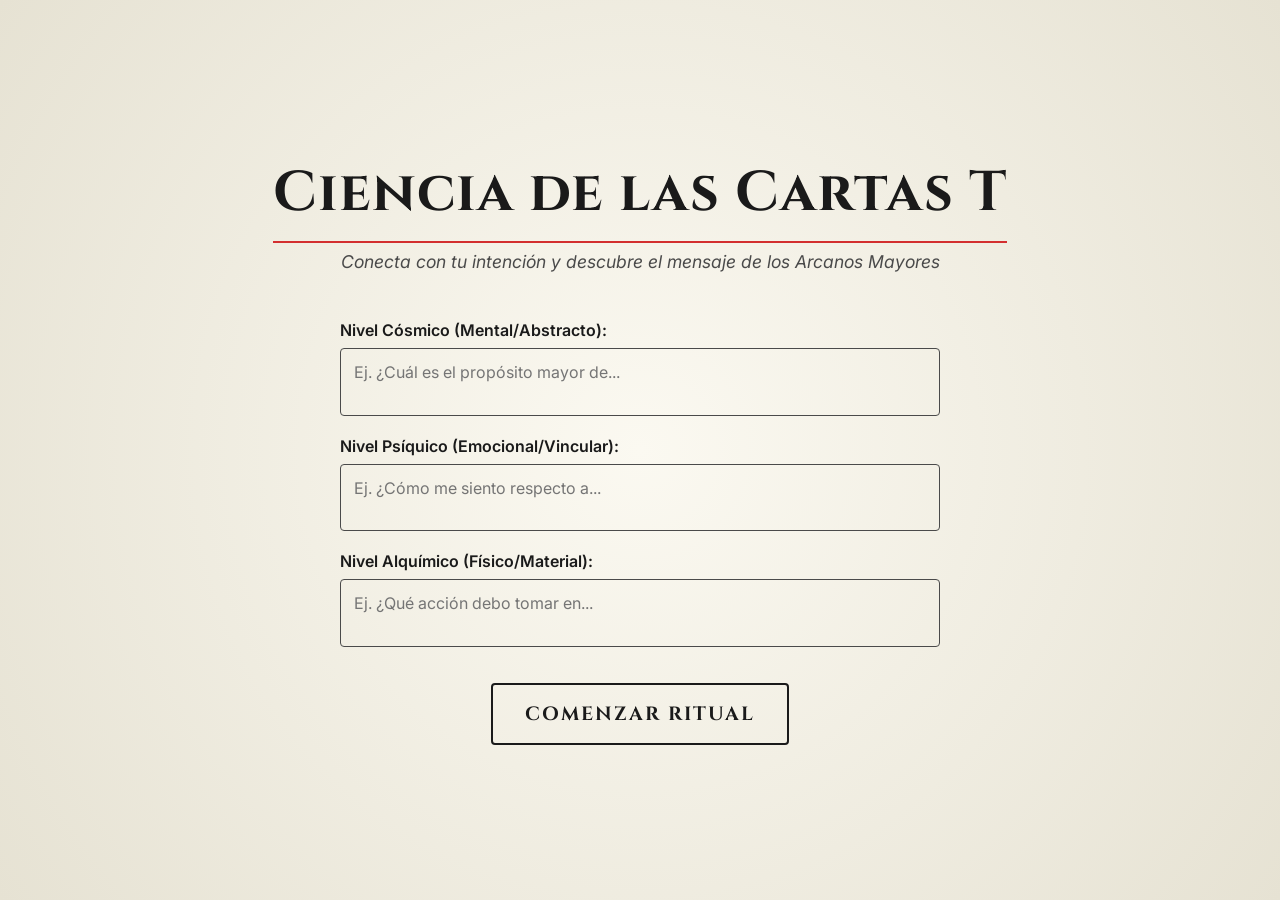
==== index.html @ 0e8cc34d "Primera versión: Ciencia de las Cartas T" ====
<!DOCTYPE html>
<html lang="es">
<head>
    <meta charset="UTF-8">
    <meta name="viewport" content="width=device-width, initial-scale=1.0">
    <title>Ciencia de las Cartas T</title>
    <link rel="stylesheet" href="style.css">
    <link href="https://fonts.googleapis.com/css2?family=Cinzel:wght@400;700&family=Inter:wght@300;400;600&display=swap" rel="stylesheet">
</head>
<body>
    <div id="app">
        <!-- Start Screen -->
        <div id="start-screen" class="screen active">
            <h1>Ciencia de las Cartas T</h1>
            <p class="subtitle">Conecta con tu intención y descubre el mensaje de los Arcanos Mayores</p>
            
            <div class="input-container">
                <p>Nivel Cósmico (Mental/Abstracto):</p>
                <textarea id="intention-cosmic" placeholder="Ej. ¿Cuál es el propósito mayor de..." rows="2"></textarea>
                <p>Nivel Psíquico (Emocional/Vincular):</p>
                <textarea id="intention-psychic" placeholder="Ej. ¿Cómo me siento respecto a..." rows="2"></textarea>
                <p>Nivel Alquímico (Físico/Material):</p>
                <textarea id="intention-alchemical" placeholder="Ej. ¿Qué acción debo tomar en..." rows="2"></textarea>
            </div>
            
            <button id="start-btn" class="btn primary-btn">Comenzar Ritual</button>
        </div>

        <!-- Game Screen -->
        <div id="game-screen" class="screen">
            <div class="game-header">
                <h2 id="current-intention-display">Tu Intención</h2>
                <p id="instruction-text">Siente la vibración térmica y magnética de las cartas. Selecciona la fila que más resuene contigo.</p>
            </div>

            <div class="table-area">
                <div id="row-1" class="card-row" data-row="1"></div>
                <div id="row-2" class="card-row" data-row="2"></div>
            </div>
        </div>

        <!-- Result Screen -->
        <div id="result-screen" class="screen">
            <h2>El Mensaje de las Cartas</h2>
            <div id="final-cards" class="final-cards-container"></div>
            <div id="combined-concept" class="combined-concept"></div>
            <button id="restart-btn" class="btn secondary-btn">Nuevo Ritual</button>
        </div>
    </div>

    <!-- Modals or overlays for specific actions -->
    <div id="overlay" class="overlay hidden"></div>

    <script src="script.js"></script>
</body>
</html>
---- style.css ----
:root {
    --bg-dark: #e6e2d3;
    --bg-mid: #f0ece1;
    --bg-light: #fbf9f1;
    --text-main: #1a1a1a;
    --text-muted: #4a4a4a;
    --accent-red: #d32f2f;
    --accent-blue: #1976d2;
    --card-bg: #fffcf5;
    --card-border: #111111;
    --font-heading: 'Cinzel', serif;
    --font-body: 'Inter', sans-serif;
}

* {
    margin: 0;
    padding: 0;
    box-sizing: border-box;
}

body {
    background: radial-gradient(circle at center, var(--bg-light), var(--bg-dark));
    color: var(--text-main);
    font-family: var(--font-body);
    min-height: 100vh;
    overflow-x: hidden;
    display: flex;
    flex-direction: column;
}

h1, h2, h3 {
    font-family: var(--font-heading);
    color: var(--text-main);
    letter-spacing: 1px;
}

#app {
    flex: 1;
    display: flex;
    justify-content: center;
    align-items: center;
    position: relative;
}

.screen {
    position: absolute;
    top: 0;
    left: 0;
    width: 100%;
    height: 100%;
    display: flex;
    flex-direction: column;
    justify-content: center;
    align-items: center;
    opacity: 0;
    pointer-events: none;
    transition: opacity 0.8s ease-in-out;
    padding: 2rem;
    overflow-y: auto;
}

.screen.active {
    opacity: 1;
    pointer-events: all;
}

/* Start Screen */
#start-screen {
    text-align: center;
}

#start-screen h1 {
    font-size: 3.5rem;
    margin-bottom: 0.5rem;
    border-bottom: 2px solid var(--accent-red);
    display: inline-block;
    padding-bottom: 10px;
}

.subtitle {
    font-size: 1.1rem;
    color: var(--text-muted);
    margin-bottom: 2rem;
    font-style: italic;
}

.input-container {
    width: 100%;
    max-width: 600px;
    margin-bottom: 2rem;
    text-align: left;
}

.input-container p {
    font-weight: 600;
    margin-top: 1rem;
    margin-bottom: 0.5rem;
    color: var(--text-main);
}

textarea {
    width: 100%;
    background: transparent;
    border: 1px solid var(--text-muted);
    border-radius: 4px;
    color: var(--text-main);
    padding: 0.8rem;
    font-family: var(--font-body);
    font-size: 1rem;
    resize: none;
    transition: all 0.3s ease;
}

textarea:focus {
    outline: none;
    border-color: var(--accent-red);
    background: rgba(255,255,255,0.5);
}

.btn {
    padding: 1rem 2rem;
    border: 2px solid var(--text-main);
    border-radius: 4px;
    background: transparent;
    color: var(--text-main);
    font-family: var(--font-heading);
    font-size: 1.2rem;
    font-weight: bold;
    cursor: pointer;
    transition: all 0.3s ease;
    text-transform: uppercase;
    letter-spacing: 2px;
}

.primary-btn:hover {
    background: var(--text-main);
    color: var(--bg-light);
}

.secondary-btn {
    margin-top: 2rem;
}

.secondary-btn:hover {
    background: var(--text-main);
    color: var(--bg-light);
}

/* Game Screen */
.game-header {
    position: absolute;
    top: 5%;
    text-align: center;
    width: 100%;
}

.game-header h2 {
    font-size: 1.8rem;
    margin-bottom: 0.5rem;
}

#instruction-text {
    font-size: 1.1rem;
    color: var(--text-muted);
}

.table-area {
    width: 100%;
    max-width: 1200px;
    display: flex;
    flex-direction: column;
    gap: 3rem;
    margin-top: 8rem;
}

.card-row {
    display: flex;
    justify-content: center;
    flex-wrap: wrap;
    gap: 1.5rem;
    padding: 2rem;
    border-radius: 8px;
    transition: all 0.5s ease;
    cursor: pointer;
}

/* Hover/Feel effect */
.card-row:hover {
    background: rgba(0, 0, 0, 0.03);
    box-shadow: 0 0 20px rgba(0, 0, 0, 0.05);
}

.card-row:hover .card {
    transform: translateY(-8px);
    box-shadow: 0 15px 25px rgba(0,0,0,0.15);
}

.card-row.discarding {
    opacity: 0;
    transform: translateY(50px) scale(0.9);
    pointer-events: none;
}

/* Card Styles */
.card {
    width: 80px;
    height: 140px;
    perspective: 1000px;
    transition: all 0.3s ease;
}

.card-inner {
    width: 100%;
    height: 100%;
    position: relative;
    transition: transform 0.8s cubic-bezier(0.175, 0.885, 0.32, 1.275);
    transform-style: preserve-3d;
}

.card.flipped .card-inner {
    transform: rotateY(180deg);
}

.card-face {
    position: absolute;
    width: 100%;
    height: 100%;
    backface-visibility: hidden;
    background: var(--card-bg);
    border: 2px solid var(--card-border);
    border-radius: 8px;
    box-shadow: 0 4px 10px rgba(0,0,0,0.1);
    overflow: hidden;
}

/* Card Back Design */
.card-back {
    display: flex;
    justify-content: center;
    align-items: center;
}

.card-back-inner {
    width: 85%;
    height: 90%;
    border: 1px solid var(--accent-red);
    border-radius: 6px;
    display: flex;
    justify-content: center;
    align-items: center;
    background: repeating-linear-gradient(45deg, transparent, transparent 5px, rgba(211, 47, 47, 0.05) 5px, rgba(211, 47, 47, 0.05) 10px);
}

.card-back-t {
    font-family: var(--font-heading);
    font-size: 3rem;
    color: var(--card-border);
}

/* Card Front Design */
.card-front {
    transform: rotateY(180deg);
    display: flex;
    flex-direction: column;
    align-items: center;
    padding: 5px;
}

.card-front-inner {
    width: 100%;
    height: 100%;
    border-width: 2px;
    border-style: solid;
    border-radius: 6px;
    position: relative;
    display: flex;
    flex-direction: column;
    align-items: center;
    background: var(--card-bg);
}

/* Card Text Styling */
.card-text-container {
    position: absolute;
    bottom: 30px;
    text-align: center;
    width: 100%;
}
.card-title-text {
    font-family: var(--font-heading);
    font-size: 0.75rem;
    text-transform: uppercase;
}
.card-type-text {
    font-size: 0.5rem;
    color: var(--text-muted);
}
.card-meaning-text {
    display: none; /* Hide meaning on small cards */
}

/* Original Card Layout Elements */
.card-num-circle {
    position: absolute;
    top: 5px;
    left: 5px;
    width: 16px;
    height: 16px;
    border: 1px solid var(--card-border);
    border-radius: 50%;
    display: flex;
    justify-content: center;
    align-items: center;
    font-size: 0.5rem;
    font-weight: bold;
}

.card-symbol-circle {
    position: absolute;
    top: 5px;
    width: 20px;
    height: 20px;
    border: 1px solid var(--card-border);
    border-radius: 50%;
    display: flex;
    justify-content: center;
    align-items: center;
    font-size: 0.6rem;
}

.card-bottom-circle {
    position: absolute;
    bottom: 5px;
    width: 16px;
    height: 16px;
    border: 1px solid var(--card-border);
    border-radius: 50%;
    display: flex;
    justify-content: center;
    align-items: center;
    font-size: 0.5rem;
}

.schematic-human {
    margin-top: 30px;
    width: 2px;
    height: 60px;
    background: var(--card-border);
    position: relative;
}

.human-arms {
    position: absolute;
    top: 20px;
    left: -15px;
    width: 32px;
    height: 2px;
    background: var(--card-border);
}

.human-legs {
    position: absolute;
    bottom: 0;
    left: -10px;
    width: 22px;
    height: 20px;
    border: 2px solid var(--card-border);
    border-top: none;
    border-bottom: none;
}

.chakra {
    position: absolute;
    width: 6px;
    height: 6px;
    background: var(--accent-red);
    border-radius: 50%;
    left: -2px;
}

.chakra-1 { top: -8px; width: 8px; height: 8px; left: -3px; background: var(--card-bg); border: 1px solid var(--card-border); } /* Head */
.chakra-2 { top: 10px; } /* Throat */
.chakra-3 { top: 20px; } /* Heart */
.chakra-4 { top: 35px; } /* Plexus */
.chakra-5 { top: 50px; } /* Root */

/* Result Screen */
.final-cards-container {
    display: flex;
    justify-content: center;
    gap: 3rem;
    margin-top: 2rem;
}

.final-cards-container .card {
    width: 220px;
    height: 380px;
}

.final-cards-container .card-face {
    border-radius: 12px;
    border-width: 3px;
}

.final-cards-container .card-back-inner,
.final-cards-container .card-front-inner {
    border-radius: 8px;
    border-width: 3px;
}

.final-cards-container .card-num-circle {
    top: 15px;
    left: 15px;
    width: 30px;
    height: 30px;
    font-size: 1rem;
}

.final-cards-container .card-symbol-circle {
    top: 15px;
    width: 40px;
    height: 40px;
    font-size: 1.5rem;
}

.final-cards-container .card-bottom-circle {
    bottom: 15px;
    width: 30px;
    height: 30px;
    font-size: 1rem;
}

.final-cards-container .schematic-human {
    margin-top: 80px;
    height: 180px;
    width: 4px;
}

.final-cards-container .human-arms {
    top: 60px;
    left: -40px;
    width: 84px;
    height: 4px;
}

.final-cards-container .human-legs {
    bottom: -30px;
    left: -25px;
    width: 54px;
    height: 60px;
    border-width: 4px;
}

.final-cards-container .chakra {
    width: 14px;
    height: 14px;
    left: -5px;
}

.final-cards-container .chakra-1 { top: -25px; width: 24px; height: 24px; left: -10px; border-width: 2px;}
.final-cards-container .chakra-2 { top: 30px; }
.final-cards-container .chakra-3 { top: 60px; }
.final-cards-container .chakra-4 { top: 110px; }
.final-cards-container .chakra-5 { top: 160px; }

.final-cards-container .card-text-container {
    bottom: 50px;
}

.final-cards-container .card-title-text {
    font-size: 1.5rem;
}

.final-cards-container .card-type-text {
    font-size: 1rem;
}

.final-cards-container .card-meaning-text {
    display: block;
    position: absolute;
    bottom: 120px;
    text-align: center;
    width: 85%;
    font-size: 0.9rem;
    font-style: italic;
    color: var(--text-muted);
    background: rgba(255, 252, 245, 0.8);
    padding: 10px;
    border-radius: 8px;
}

.combined-concept {
    margin-top: 2rem;
    padding: 2rem;
    background: transparent;
    border: 1px solid var(--text-muted);
    border-radius: 4px;
    font-size: 1.1rem;
    max-width: 800px;
    text-align: left;
    color: var(--text-main);
    line-height: 1.6;
    opacity: 0;
    transform: translateY(20px);
    transition: all 1s ease;
}

.combined-concept.visible {
    opacity: 1;
    transform: translateY(0);
}

.combined-concept h3 {
    margin-bottom: 10px;
    color: var(--accent-red);
    font-size: 1.2rem;
}

.combined-concept p {
    margin-bottom: 15px;
}

.combined-concept strong {
    font-family: var(--font-heading);
}

@media (max-width: 768px) {
    #start-screen h1 {
        font-size: 2.5rem;
    }
    
    .card {
        width: 60px;
        height: 105px;
    }
    .card-face {
        border-radius: 6px;
    }
    .card-front-inner, .card-back-inner {
        border-radius: 4px;
    }
    .schematic-human {
        display: none; /* Hide on small cards to keep clean */
    }
    
    .final-cards-container {
        flex-direction: column;
        align-items: center;
    }
}
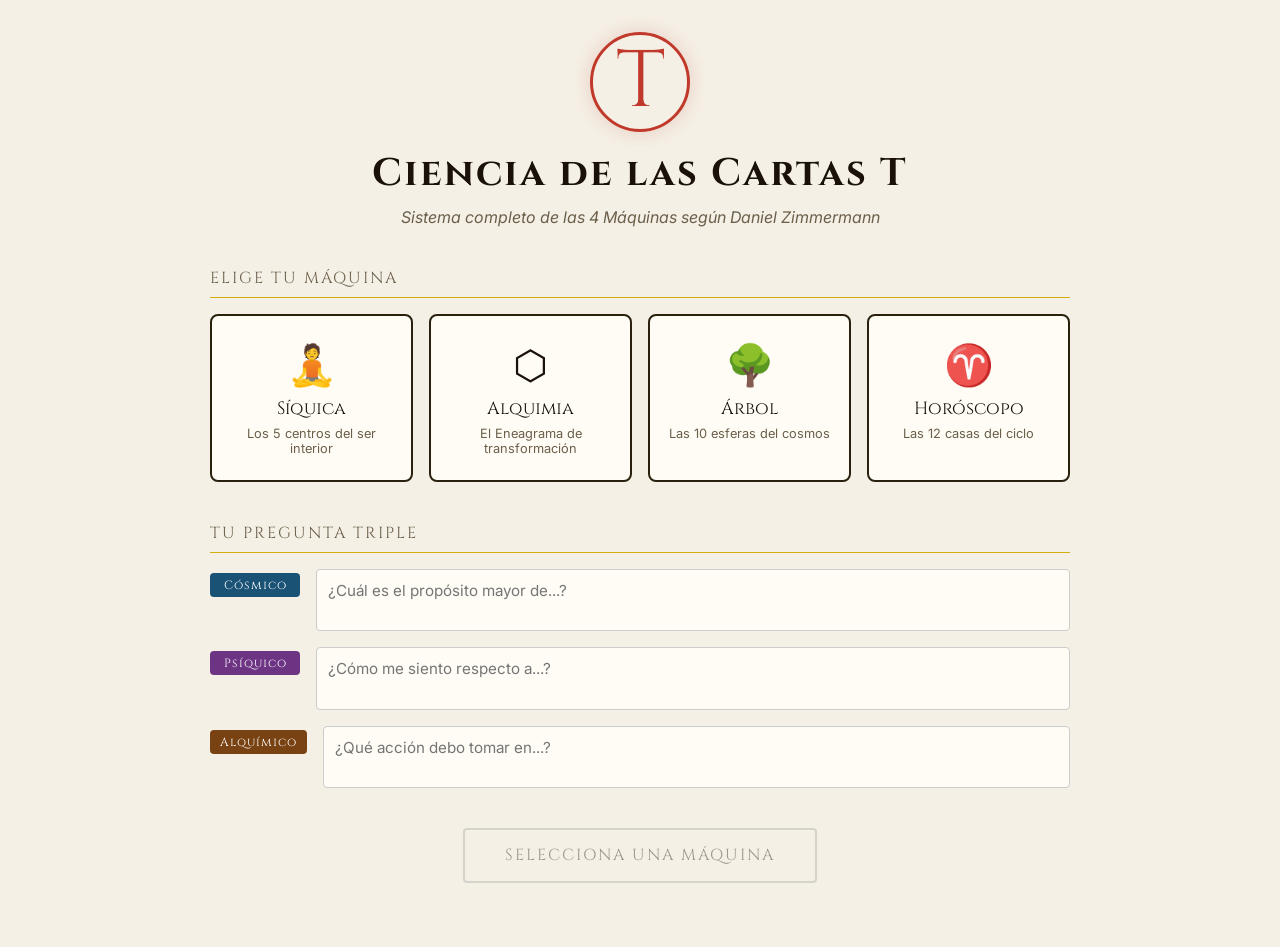
==== commit cef4bda0: "Fase 3: Sistema completo de las 4 Maquinas - Siquica, Alquimia, Arbol, Horoscopo" ====
--- a/index.html
+++ b/index.html
@@ -3,54 +3,100 @@
 <head>
     <meta charset="UTF-8">
     <meta name="viewport" content="width=device-width, initial-scale=1.0">
-    <title>Ciencia de las Cartas T</title>
+    <title>Ciencia de las Cartas T — Máquina T</title>
+    <meta name="description" content="El sistema completo de las Cartas T de Daniel Zimmermann. Cuatro máquinas: Síquica, Alquimia, Árbol y Horóscopo.">
     <link rel="stylesheet" href="style.css">
-    <link href="https://fonts.googleapis.com/css2?family=Cinzel:wght@400;700&family=Inter:wght@300;400;600&display=swap" rel="stylesheet">
+    <link href="https://fonts.googleapis.com/css2?family=Cinzel:wght@400;600;700&family=Inter:wght@300;400;600&display=swap" rel="stylesheet">
 </head>
 <body>
     <div id="app">
-        <!-- Start Screen -->
+
+        <!-- ═══ PANTALLA 1: INICIO ═══ -->
         <div id="start-screen" class="screen active">
-            <h1>Ciencia de las Cartas T</h1>
-            <p class="subtitle">Conecta con tu intención y descubre el mensaje de los Arcanos Mayores</p>
-            
-            <div class="input-container">
-                <p>Nivel Cósmico (Mental/Abstracto):</p>
-                <textarea id="intention-cosmic" placeholder="Ej. ¿Cuál es el propósito mayor de..." rows="2"></textarea>
-                <p>Nivel Psíquico (Emocional/Vincular):</p>
-                <textarea id="intention-psychic" placeholder="Ej. ¿Cómo me siento respecto a..." rows="2"></textarea>
-                <p>Nivel Alquímico (Físico/Material):</p>
-                <textarea id="intention-alchemical" placeholder="Ej. ¿Qué acción debo tomar en..." rows="2"></textarea>
-            </div>
-            
-            <button id="start-btn" class="btn primary-btn">Comenzar Ritual</button>
-        </div>
+            <div class="start-inner">
+                <div class="logo-area">
+                    <div class="logo-t">T</div>
+                    <h1>Ciencia de las Cartas T</h1>
+                    <p class="subtitle">Sistema completo de las 4 Máquinas según Daniel Zimmermann</p>
+                </div>
 
-        <!-- Game Screen -->
-        <div id="game-screen" class="screen">
-            <div class="game-header">
-                <h2 id="current-intention-display">Tu Intención</h2>
-                <p id="instruction-text">Siente la vibración térmica y magnética de las cartas. Selecciona la fila que más resuene contigo.</p>
-            </div>
+                <div class="machine-selector">
+                    <p class="section-label">Elige tu Máquina</p>
+                    <div class="machine-grid">
+                        <div class="machine-card" data-machine="siquica">
+                            <div class="machine-icon">🧘</div>
+                            <div class="machine-name">Síquica</div>
+                            <div class="machine-desc">Los 5 centros del ser interior</div>
+                        </div>
+                        <div class="machine-card" data-machine="alquimia">
+                            <div class="machine-icon">⬡</div>
+                            <div class="machine-name">Alquimia</div>
+                            <div class="machine-desc">El Eneagrama de transformación</div>
+                        </div>
+                        <div class="machine-card" data-machine="arbol">
+                            <div class="machine-icon">🌳</div>
+                            <div class="machine-name">Árbol</div>
+                            <div class="machine-desc">Las 10 esferas del cosmos</div>
+                        </div>
+                        <div class="machine-card" data-machine="horoscopo">
+                            <div class="machine-icon">♈</div>
+                            <div class="machine-name">Horóscopo</div>
+                            <div class="machine-desc">Las 12 casas del ciclo</div>
+                        </div>
+                    </div>
+                </div>
 
-            <div class="table-area">
-                <div id="row-1" class="card-row" data-row="1"></div>
-                <div id="row-2" class="card-row" data-row="2"></div>
+                <div class="intention-area">
+                    <p class="section-label">Tu Pregunta Triple</p>
+                    <div class="triple-inputs">
+                        <div class="input-group">
+                            <span class="input-level cosmic">Cósmico</span>
+                            <textarea id="intention-cosmic" placeholder="¿Cuál es el propósito mayor de...?" rows="2"></textarea>
+                        </div>
+                        <div class="input-group">
+                            <span class="input-level psychic">Psíquico</span>
+                            <textarea id="intention-psychic" placeholder="¿Cómo me siento respecto a...?" rows="2"></textarea>
+                        </div>
+                        <div class="input-group">
+                            <span class="input-level alchemical">Alquímico</span>
+                            <textarea id="intention-alchemical" placeholder="¿Qué acción debo tomar en...?" rows="2"></textarea>
+                        </div>
+                    </div>
+                </div>
+
+                <button id="start-btn" class="btn primary-btn" disabled>Selecciona una Máquina</button>
             </div>
         </div>
 
-        <!-- Result Screen -->
+        <!-- ═══ PANTALLA 2: JUEGO (SELECCIÓN DE FILAS) ═══ -->
+        <div id="game-screen" class="screen">
+            <div class="game-header">
+                <div class="game-machine-badge" id="game-machine-badge"></div>
+                <p id="instruction-text">Siente la vibración magnética. Selecciona la fila que más resuene contigo.</p>
+                <div class="cards-remaining">Cartas restantes: <span id="cards-count">22</span></div>
+            </div>
+            <div class="table-area">
+                <div id="row-1" class="card-row" data-row="1">
+                    <div class="row-label">FILA A — Haz clic para elegir</div>
+                </div>
+                <div id="row-2" class="card-row" data-row="2">
+                    <div class="row-label">FILA B — Haz clic para elegir</div>
+                </div>
+            </div>
+        </div>
+
+        <!-- ═══ PANTALLA 3: RESULTADO POR MÁQUINA ═══ -->
         <div id="result-screen" class="screen">
-            <h2>El Mensaje de las Cartas</h2>
-            <div id="final-cards" class="final-cards-container"></div>
+            <div class="result-header">
+                <h2 id="result-title">Lectura de la Máquina</h2>
+                <p id="result-subtitle"></p>
+            </div>
+            <div id="machine-layout" class="machine-layout"></div>
             <div id="combined-concept" class="combined-concept"></div>
             <button id="restart-btn" class="btn secondary-btn">Nuevo Ritual</button>
         </div>
+
     </div>
-
-    <!-- Modals or overlays for specific actions -->
-    <div id="overlay" class="overlay hidden"></div>
-
     <script src="script.js"></script>
 </body>
 </html>
--- a/style.css
+++ b/style.css
@@ -1,550 +1,501 @@
 :root {
-    --bg-dark: #e6e2d3;
-    --bg-mid: #f0ece1;
-    --bg-light: #fbf9f1;
-    --text-main: #1a1a1a;
-    --text-muted: #4a4a4a;
-    --accent-red: #d32f2f;
-    --accent-blue: #1976d2;
-    --card-bg: #fffcf5;
-    --card-border: #111111;
-    --font-heading: 'Cinzel', serif;
-    --font-body: 'Inter', sans-serif;
-}
-
-* {
-    margin: 0;
-    padding: 0;
-    box-sizing: border-box;
-}
+    --bg: #f5f0e6;
+    --bg-card: #fffcf5;
+    --bg-dark: #1a1208;
+    --text: #1a1208;
+    --text-muted: #6b5f4a;
+    --border: #2a200e;
+    --accent-red: #c0392b;
+    --accent-blue: #1a5276;
+    --accent-gold: #d4ac0d;
+    --accent-orange: #e67e22;
+    --font-h: 'Cinzel', serif;
+    --font-b: 'Inter', sans-serif;
+    --shadow: 0 4px 16px rgba(0,0,0,0.14);
+}
+
+* { margin: 0; padding: 0; box-sizing: border-box; }
 
 body {
-    background: radial-gradient(circle at center, var(--bg-light), var(--bg-dark));
-    color: var(--text-main);
-    font-family: var(--font-body);
+    background: var(--bg);
+    color: var(--text);
+    font-family: var(--font-b);
     min-height: 100vh;
-    overflow-x: hidden;
-    display: flex;
-    flex-direction: column;
-}
-
-h1, h2, h3 {
-    font-family: var(--font-heading);
-    color: var(--text-main);
-    letter-spacing: 1px;
-}
+    display: flex;
+    flex-direction: column;
+}
+
+h1, h2, h3 { font-family: var(--font-h); }
 
 #app {
     flex: 1;
     display: flex;
     justify-content: center;
-    align-items: center;
-    position: relative;
+    align-items: flex-start;
+    position: relative;
+    min-height: 100vh;
 }
 
 .screen {
     position: absolute;
-    top: 0;
-    left: 0;
-    width: 100%;
-    height: 100%;
-    display: flex;
-    flex-direction: column;
-    justify-content: center;
+    top: 0; left: 0;
+    width: 100%; min-height: 100%;
+    display: flex;
+    flex-direction: column;
     align-items: center;
     opacity: 0;
     pointer-events: none;
-    transition: opacity 0.8s ease-in-out;
-    padding: 2rem;
+    transition: opacity 0.7s ease;
+    padding: 2rem 1rem 4rem;
     overflow-y: auto;
 }
-
-.screen.active {
-    opacity: 1;
-    pointer-events: all;
-}
-
-/* Start Screen */
-#start-screen {
+.screen.active { opacity: 1; pointer-events: all; }
+
+/* ══════════════════════ START SCREEN ══════════════════════ */
+.start-inner {
+    width: 100%;
+    max-width: 860px;
+    display: flex;
+    flex-direction: column;
+    gap: 2.5rem;
+}
+
+.logo-area { text-align: center; }
+.logo-t {
+    font-family: var(--font-h);
+    font-size: 5rem;
+    color: var(--accent-red);
+    border: 3px solid var(--accent-red);
+    border-radius: 50%;
+    width: 100px; height: 100px;
+    display: inline-flex;
+    align-items: center;
+    justify-content: center;
+    margin-bottom: 1rem;
+    box-shadow: 0 0 20px rgba(192, 57, 43, 0.2);
+}
+.logo-area h1 { font-size: 2.4rem; letter-spacing: 2px; }
+.subtitle { color: var(--text-muted); font-style: italic; margin-top: 0.5rem; }
+
+.section-label {
+    font-family: var(--font-h);
+    font-size: 1rem;
+    letter-spacing: 2px;
+    text-transform: uppercase;
+    color: var(--text-muted);
+    margin-bottom: 1rem;
+    border-bottom: 1px solid var(--accent-gold);
+    padding-bottom: 0.5rem;
+}
+
+/* Machine Grid */
+.machine-grid {
+    display: grid;
+    grid-template-columns: repeat(4, 1fr);
+    gap: 1rem;
+}
+
+.machine-card {
+    border: 2px solid var(--border);
+    border-radius: 8px;
+    padding: 1.5rem 1rem;
     text-align: center;
-}
-
-#start-screen h1 {
-    font-size: 3.5rem;
-    margin-bottom: 0.5rem;
-    border-bottom: 2px solid var(--accent-red);
-    display: inline-block;
-    padding-bottom: 10px;
-}
-
-.subtitle {
-    font-size: 1.1rem;
-    color: var(--text-muted);
-    margin-bottom: 2rem;
-    font-style: italic;
-}
-
-.input-container {
-    width: 100%;
-    max-width: 600px;
-    margin-bottom: 2rem;
-    text-align: left;
-}
-
-.input-container p {
-    font-weight: 600;
-    margin-top: 1rem;
-    margin-bottom: 0.5rem;
-    color: var(--text-main);
-}
+    cursor: pointer;
+    transition: all 0.3s ease;
+    background: var(--bg-card);
+}
+.machine-card:hover {
+    border-color: var(--accent-gold);
+    background: #fff9ec;
+    transform: translateY(-4px);
+    box-shadow: var(--shadow);
+}
+.machine-card.selected {
+    border-color: var(--accent-red);
+    background: #fff3f0;
+    box-shadow: 0 0 0 3px rgba(192,57,43,0.2);
+}
+.machine-icon { font-size: 2.5rem; margin-bottom: 0.5rem; }
+.machine-name { font-family: var(--font-h); font-size: 1.1rem; }
+.machine-desc { font-size: 0.8rem; color: var(--text-muted); margin-top: 0.3rem; }
+
+/* Triple Inputs */
+.triple-inputs { display: flex; flex-direction: column; gap: 1rem; }
+.input-group { display: flex; align-items: flex-start; gap: 1rem; }
+.input-level {
+    font-family: var(--font-h);
+    font-size: 0.75rem;
+    letter-spacing: 1px;
+    padding: 4px 10px;
+    border-radius: 4px;
+    white-space: nowrap;
+    margin-top: 4px;
+    min-width: 90px;
+    text-align: center;
+}
+.cosmic { background: #1a5276; color: white; }
+.psychic { background: #6c3483; color: white; }
+.alchemical { background: #784212; color: white; }
 
 textarea {
-    width: 100%;
-    background: transparent;
-    border: 1px solid var(--text-muted);
+    flex: 1;
+    background: var(--bg-card);
+    border: 1px solid #ccc;
     border-radius: 4px;
-    color: var(--text-main);
-    padding: 0.8rem;
-    font-family: var(--font-body);
-    font-size: 1rem;
+    color: var(--text);
+    padding: 0.7rem;
+    font-family: var(--font-b);
+    font-size: 0.95rem;
     resize: none;
-    transition: all 0.3s ease;
-}
-
-textarea:focus {
-    outline: none;
-    border-color: var(--accent-red);
-    background: rgba(255,255,255,0.5);
-}
-
+    transition: border-color 0.2s;
+}
+textarea:focus { outline: none; border-color: var(--accent-gold); }
+
+/* Buttons */
 .btn {
-    padding: 1rem 2rem;
-    border: 2px solid var(--text-main);
+    padding: 0.9rem 2.5rem;
+    border: 2px solid var(--border);
     border-radius: 4px;
     background: transparent;
-    color: var(--text-main);
-    font-family: var(--font-heading);
-    font-size: 1.2rem;
-    font-weight: bold;
+    color: var(--text);
+    font-family: var(--font-h);
+    font-size: 1rem;
     cursor: pointer;
-    transition: all 0.3s ease;
+    transition: all 0.3s;
+    letter-spacing: 2px;
     text-transform: uppercase;
+    align-self: center;
+}
+.primary-btn:not(:disabled):hover { background: var(--border); color: var(--bg); }
+.primary-btn:disabled { opacity: 0.4; cursor: not-allowed; border-color: #aaa; }
+.secondary-btn:hover { background: var(--border); color: var(--bg); }
+
+/* ══════════════════════ GAME SCREEN ══════════════════════ */
+.game-header {
+    width: 100%;
+    max-width: 1200px;
+    text-align: center;
+    margin-bottom: 2rem;
+}
+.game-machine-badge {
+    display: inline-block;
+    font-family: var(--font-h);
+    font-size: 1.3rem;
+    border: 2px solid var(--accent-red);
+    border-radius: 4px;
+    padding: 0.4rem 1.5rem;
+    color: var(--accent-red);
     letter-spacing: 2px;
-}
-
-.primary-btn:hover {
-    background: var(--text-main);
-    color: var(--bg-light);
-}
-
-.secondary-btn {
-    margin-top: 2rem;
-}
-
-.secondary-btn:hover {
-    background: var(--text-main);
-    color: var(--bg-light);
-}
-
-/* Game Screen */
-.game-header {
-    position: absolute;
-    top: 5%;
-    text-align: center;
-    width: 100%;
-}
-
-.game-header h2 {
-    font-size: 1.8rem;
-    margin-bottom: 0.5rem;
-}
-
-#instruction-text {
-    font-size: 1.1rem;
-    color: var(--text-muted);
-}
+    margin-bottom: 0.8rem;
+}
+#instruction-text { color: var(--text-muted); margin-bottom: 0.4rem; }
+.cards-remaining { font-size: 0.85rem; color: var(--text-muted); }
 
 .table-area {
     width: 100%;
     max-width: 1200px;
     display: flex;
     flex-direction: column;
-    gap: 3rem;
-    margin-top: 8rem;
+    gap: 2rem;
 }
 
 .card-row {
     display: flex;
+    flex-wrap: wrap;
     justify-content: center;
-    flex-wrap: wrap;
-    gap: 1.5rem;
-    padding: 2rem;
+    gap: 0.8rem;
+    padding: 1.5rem 2rem;
+    border: 1px dashed #bbb;
     border-radius: 8px;
-    transition: all 0.5s ease;
     cursor: pointer;
-}
-
-/* Hover/Feel effect */
+    transition: all 0.4s ease;
+    position: relative;
+}
+.row-label {
+    position: absolute;
+    top: -14px;
+    background: var(--bg);
+    padding: 0 12px;
+    font-size: 0.75rem;
+    letter-spacing: 1px;
+    color: var(--text-muted);
+    font-family: var(--font-h);
+    pointer-events: none;
+}
 .card-row:hover {
-    background: rgba(0, 0, 0, 0.03);
-    box-shadow: 0 0 20px rgba(0, 0, 0, 0.05);
-}
-
-.card-row:hover .card {
-    transform: translateY(-8px);
-    box-shadow: 0 15px 25px rgba(0,0,0,0.15);
-}
-
-.card-row.discarding {
-    opacity: 0;
-    transform: translateY(50px) scale(0.9);
-    pointer-events: none;
-}
-
-/* Card Styles */
+    border-color: var(--accent-gold);
+    background: rgba(212, 172, 13, 0.04);
+}
+.card-row:hover .card { transform: translateY(-6px); box-shadow: 0 12px 24px rgba(0,0,0,0.15); }
+.card-row.discarding { opacity: 0; transform: translateY(40px) scale(0.92); pointer-events: none; }
+
+/* ══════════════════════ CARD ══════════════════════ */
 .card {
-    width: 80px;
+    width: 72px;
+    height: 110px;
+    perspective: 1000px;
+    transition: all 0.3s ease;
+    flex-shrink: 0;
+}
+.card-inner {
+    width: 100%; height: 100%;
+    position: relative;
+    transition: transform 0.8s cubic-bezier(0.175, 0.885, 0.32, 1.275);
+    transform-style: preserve-3d;
+}
+.card.flipped .card-inner { transform: rotateY(180deg); }
+.card-face {
+    position: absolute;
+    width: 100%; height: 100%;
+    backface-visibility: hidden;
+    border-radius: 6px;
+    border: 2px solid var(--border);
+    background: var(--bg-card);
+    box-shadow: 0 3px 8px rgba(0,0,0,0.1);
+    overflow: hidden;
+}
+
+/* Card Back */
+.card-back {
+    display: flex; align-items: center; justify-content: center;
+    background: linear-gradient(135deg, var(--bg-card) 60%, #f0e8d0);
+}
+.card-back-pattern {
+    width: 82%; height: 88%;
+    border: 1.5px solid var(--accent-orange);
+    border-radius: 4px;
+    display: flex; align-items: center; justify-content: center;
+    background: repeating-linear-gradient(
+        45deg, transparent, transparent 4px,
+        rgba(230,126,34,0.06) 4px, rgba(230,126,34,0.06) 8px
+    );
+}
+.card-back-t { font-family: var(--font-h); font-size: 1.8rem; color: var(--border); opacity: 0.6; }
+
+/* Card Front (small) */
+.card-front {
+    transform: rotateY(180deg);
+    display: flex;
+    flex-direction: column;
+    padding: 4px;
+}
+.cf-inner {
+    width: 100%; height: 100%;
+    border-radius: 3px;
+    border-width: 2px;
+    border-style: solid;
+    display: flex;
+    flex-direction: column;
+    align-items: center;
+    position: relative;
+    background: var(--bg-card);
+    overflow: hidden;
+}
+.cf-num { font-size: 0.6rem; font-weight: 700; position: absolute; top: 3px; left: 4px; }
+.cf-symbol { position: absolute; top: 3px; right: 4px; font-size: 0.8rem; }
+.cf-human {
+    margin-top: 18px;
+    position: relative;
+    display: flex;
+    flex-direction: column;
+    align-items: center;
+    flex: 1;
+}
+.cf-head {
+    width: 12px; height: 12px;
+    border-radius: 50%;
+    border: 1.5px solid var(--border);
+    margin-bottom: 2px;
+}
+.cf-body { width: 2px; height: 32px; background: var(--border); position: relative; }
+.cf-arms {
+    position: absolute; top: 8px;
+    width: 28px; height: 2px;
+    background: var(--border);
+    left: 50%; transform: translateX(-50%);
+}
+.cf-legs {
+    width: 18px; height: 16px;
+    border-left: 2px solid var(--border);
+    border-right: 2px solid var(--border);
+    border-bottom: none;
+}
+.cf-chakra {
+    width: 5px; height: 5px;
+    border-radius: 50%;
+    background: var(--accent-red);
+    position: absolute;
+    left: 50%; transform: translateX(-50%);
+}
+.cf-chakra.c1 { top: 0px; }
+.cf-chakra.c2 { top: 8px; }
+.cf-chakra.c3 { top: 18px; }
+.cf-chakra.c4 { top: 26px; }
+.cf-title { font-family: var(--font-h); font-size: 0.45rem; text-align: center; position: absolute; bottom: 3px; width: 100%; line-height: 1.1; }
+.cf-bottom-num { font-size: 0.5rem; font-weight: 700; position: absolute; bottom: 3px; right: 4px; }
+
+/* ══════════════════════ RESULT SCREEN ══════════════════════ */
+.result-header { text-align: center; margin-bottom: 2rem; }
+.result-header h2 { font-size: 2.2rem; color: var(--accent-red); }
+.result-header p { color: var(--text-muted); margin-top: 0.4rem; }
+
+.machine-layout {
+    width: 100%;
+    max-width: 1100px;
+    margin: 0 auto 2rem;
+}
+
+/* ── Síquica ── */
+.layout-siquica {
+    display: flex;
+    flex-direction: column;
+    align-items: center;
+    gap: 0.5rem;
+    position: relative;
+}
+.siquica-row {
+    display: flex;
+    align-items: center;
+    gap: 1rem;
+}
+.siquica-label {
+    font-family: var(--font-h);
+    font-size: 0.85rem;
+    color: var(--accent-blue);
+    width: 180px;
+    text-align: right;
+    letter-spacing: 1px;
+}
+.siquica-label.right { text-align: left; }
+.siquica-spine {
+    width: 4px;
+    background: linear-gradient(to bottom, var(--accent-red), var(--accent-blue));
+    border-radius: 2px;
+    position: absolute;
+    left: 50%; transform: translateX(-50%);
+    top: 40px; bottom: 40px;
+}
+
+/* ── Horóscopo ── */
+.layout-horoscopo {
+    position: relative;
+    width: 600px;
+    height: 600px;
+    margin: 0 auto;
+}
+.horoscopo-center-label {
+    position: absolute;
+    top: 50%; left: 50%;
+    transform: translate(-50%, -50%);
+    font-family: var(--font-h);
+    font-size: 1.2rem;
+    color: var(--accent-red);
+    text-align: center;
+}
+
+/* ── Árbol ── */
+.layout-arbol {
+    position: relative;
+    width: 500px;
+    height: 720px;
+    margin: 0 auto;
+}
+.arbol-pillar-label {
+    font-family: var(--font-h);
+    font-size: 0.75rem;
+    color: var(--text-muted);
+    position: absolute;
+    top: -30px;
+    letter-spacing: 1px;
+}
+
+/* ── Alquimia / Eneagrama ── */
+.layout-alquimia {
+    position: relative;
+    width: 560px;
+    height: 560px;
+    margin: 0 auto;
+}
+.enea-title {
+    text-align: center;
+    font-family: var(--font-h);
+    font-size: 0.9rem;
+    color: var(--text-muted);
+    margin-bottom: 0.5rem;
+}
+
+/* Result Card (large) */
+.result-card {
+    position: absolute;
+    width: 90px;
     height: 140px;
     perspective: 1000px;
-    transition: all 0.3s ease;
-}
-
-.card-inner {
+}
+.result-card .card-inner { transition: transform 0.8s cubic-bezier(0.175, 0.885, 0.32, 1.275); }
+.result-card.flipped .card-inner { transform: rotateY(180deg); }
+.result-card .card-face { border-radius: 6px; border: 2px solid var(--border); background: var(--bg-card); overflow: hidden; box-shadow: var(--shadow); }
+.result-card .card-back { display: flex; align-items: center; justify-content: center; }
+.result-card .card-back-pattern { width: 82%; height: 86%; border: 1.5px solid var(--accent-orange); border-radius: 4px; display: flex; align-items: center; justify-content: center; }
+.result-card .card-back-t { font-family: var(--font-h); font-size: 2.2rem; color: var(--border); opacity: 0.6; }
+.result-card .card-front { transform: rotateY(180deg); display: flex; flex-direction: column; padding: 4px; }
+.result-card .cf-inner { border-width: 2px; border-style: solid; border-radius: 3px; width: 100%; height: 100%; display: flex; flex-direction: column; align-items: center; position: relative; background: var(--bg-card); overflow: hidden; }
+.result-card .cf-num { font-size: 0.7rem; font-weight: 700; position: absolute; top: 3px; left: 4px; }
+.result-card .cf-symbol { position: absolute; top: 2px; right: 4px; font-size: 1rem; }
+.result-card .cf-head { width: 14px; height: 14px; border-radius: 50%; border: 1.5px solid var(--border); margin-bottom: 2px; }
+.result-card .cf-body { width: 2.5px; height: 38px; background: var(--border); position: relative; }
+.result-card .cf-arms { position: absolute; top: 10px; width: 34px; height: 2.5px; background: var(--border); left: 50%; transform: translateX(-50%); }
+.result-card .cf-legs { width: 22px; height: 18px; border-left: 2.5px solid var(--border); border-right: 2.5px solid var(--border); border-bottom: none; }
+.result-card .cf-chakra { width: 6px; height: 6px; border-radius: 50%; background: var(--accent-red); position: absolute; left: 50%; transform: translateX(-50%); }
+.result-card .cf-chakra.c1 { top: 0px; }
+.result-card .cf-chakra.c2 { top: 10px; }
+.result-card .cf-chakra.c3 { top: 22px; }
+.result-card .cf-chakra.c4 { top: 32px; }
+.result-card .cf-human { margin-top: 22px; position: relative; display: flex; flex-direction: column; align-items: center; flex: 1; }
+.result-card .cf-title { font-family: var(--font-h); font-size: 0.52rem; text-align: center; position: absolute; bottom: 18px; width: 100%; line-height: 1.1; padding: 0 2px; }
+.result-card .cf-type { font-size: 0.42rem; color: var(--text-muted); position: absolute; bottom: 10px; width: 100%; text-align: center; }
+.result-card .cf-meaning { font-size: 0.38rem; color: var(--text-muted); position: absolute; bottom: 3px; width: 90%; text-align: center; line-height: 1.1; font-style: italic; }
+
+/* Position label under result card */
+.card-pos-label {
+    position: absolute;
+    bottom: -22px;
     width: 100%;
-    height: 100%;
-    position: relative;
-    transition: transform 0.8s cubic-bezier(0.175, 0.885, 0.32, 1.275);
-    transform-style: preserve-3d;
-}
-
-.card.flipped .card-inner {
-    transform: rotateY(180deg);
-}
-
-.card-face {
-    position: absolute;
+    text-align: center;
+    font-size: 0.65rem;
+    font-family: var(--font-h);
+    color: var(--text-muted);
+    letter-spacing: 0.5px;
+    white-space: nowrap;
+}
+
+/* SVG Connectors */
+.layout-svg {
+    position: absolute;
+    top: 0; left: 0;
+    width: 100%; height: 100%;
+    pointer-events: none;
+}
+
+/* Combined Concept */
+.combined-concept {
     width: 100%;
-    height: 100%;
-    backface-visibility: hidden;
-    background: var(--card-bg);
-    border: 2px solid var(--card-border);
-    border-radius: 8px;
-    box-shadow: 0 4px 10px rgba(0,0,0,0.1);
-    overflow: hidden;
-}
-
-/* Card Back Design */
-.card-back {
-    display: flex;
-    justify-content: center;
-    align-items: center;
-}
-
-.card-back-inner {
-    width: 85%;
-    height: 90%;
-    border: 1px solid var(--accent-red);
+    max-width: 800px;
+    padding: 2rem;
+    border: 1px solid var(--accent-gold);
     border-radius: 6px;
-    display: flex;
-    justify-content: center;
-    align-items: center;
-    background: repeating-linear-gradient(45deg, transparent, transparent 5px, rgba(211, 47, 47, 0.05) 5px, rgba(211, 47, 47, 0.05) 10px);
-}
-
-.card-back-t {
-    font-family: var(--font-heading);
-    font-size: 3rem;
-    color: var(--card-border);
-}
-
-/* Card Front Design */
-.card-front {
-    transform: rotateY(180deg);
-    display: flex;
-    flex-direction: column;
-    align-items: center;
-    padding: 5px;
-}
-
-.card-front-inner {
-    width: 100%;
-    height: 100%;
-    border-width: 2px;
-    border-style: solid;
-    border-radius: 6px;
-    position: relative;
-    display: flex;
-    flex-direction: column;
-    align-items: center;
-    background: var(--card-bg);
-}
-
-/* Card Text Styling */
-.card-text-container {
-    position: absolute;
-    bottom: 30px;
-    text-align: center;
-    width: 100%;
-}
-.card-title-text {
-    font-family: var(--font-heading);
-    font-size: 0.75rem;
-    text-transform: uppercase;
-}
-.card-type-text {
-    font-size: 0.5rem;
-    color: var(--text-muted);
-}
-.card-meaning-text {
-    display: none; /* Hide meaning on small cards */
-}
-
-/* Original Card Layout Elements */
-.card-num-circle {
-    position: absolute;
-    top: 5px;
-    left: 5px;
-    width: 16px;
-    height: 16px;
-    border: 1px solid var(--card-border);
-    border-radius: 50%;
-    display: flex;
-    justify-content: center;
-    align-items: center;
-    font-size: 0.5rem;
-    font-weight: bold;
-}
-
-.card-symbol-circle {
-    position: absolute;
-    top: 5px;
-    width: 20px;
-    height: 20px;
-    border: 1px solid var(--card-border);
-    border-radius: 50%;
-    display: flex;
-    justify-content: center;
-    align-items: center;
-    font-size: 0.6rem;
-}
-
-.card-bottom-circle {
-    position: absolute;
-    bottom: 5px;
-    width: 16px;
-    height: 16px;
-    border: 1px solid var(--card-border);
-    border-radius: 50%;
-    display: flex;
-    justify-content: center;
-    align-items: center;
-    font-size: 0.5rem;
-}
-
-.schematic-human {
-    margin-top: 30px;
-    width: 2px;
-    height: 60px;
-    background: var(--card-border);
-    position: relative;
-}
-
-.human-arms {
-    position: absolute;
-    top: 20px;
-    left: -15px;
-    width: 32px;
-    height: 2px;
-    background: var(--card-border);
-}
-
-.human-legs {
-    position: absolute;
-    bottom: 0;
-    left: -10px;
-    width: 22px;
-    height: 20px;
-    border: 2px solid var(--card-border);
-    border-top: none;
-    border-bottom: none;
-}
-
-.chakra {
-    position: absolute;
-    width: 6px;
-    height: 6px;
-    background: var(--accent-red);
-    border-radius: 50%;
-    left: -2px;
-}
-
-.chakra-1 { top: -8px; width: 8px; height: 8px; left: -3px; background: var(--card-bg); border: 1px solid var(--card-border); } /* Head */
-.chakra-2 { top: 10px; } /* Throat */
-.chakra-3 { top: 20px; } /* Heart */
-.chakra-4 { top: 35px; } /* Plexus */
-.chakra-5 { top: 50px; } /* Root */
-
-/* Result Screen */
-.final-cards-container {
-    display: flex;
-    justify-content: center;
-    gap: 3rem;
-    margin-top: 2rem;
-}
-
-.final-cards-container .card {
-    width: 220px;
-    height: 380px;
-}
-
-.final-cards-container .card-face {
-    border-radius: 12px;
-    border-width: 3px;
-}
-
-.final-cards-container .card-back-inner,
-.final-cards-container .card-front-inner {
-    border-radius: 8px;
-    border-width: 3px;
-}
-
-.final-cards-container .card-num-circle {
-    top: 15px;
-    left: 15px;
-    width: 30px;
-    height: 30px;
-    font-size: 1rem;
-}
-
-.final-cards-container .card-symbol-circle {
-    top: 15px;
-    width: 40px;
-    height: 40px;
-    font-size: 1.5rem;
-}
-
-.final-cards-container .card-bottom-circle {
-    bottom: 15px;
-    width: 30px;
-    height: 30px;
-    font-size: 1rem;
-}
-
-.final-cards-container .schematic-human {
-    margin-top: 80px;
-    height: 180px;
-    width: 4px;
-}
-
-.final-cards-container .human-arms {
-    top: 60px;
-    left: -40px;
-    width: 84px;
-    height: 4px;
-}
-
-.final-cards-container .human-legs {
-    bottom: -30px;
-    left: -25px;
-    width: 54px;
-    height: 60px;
-    border-width: 4px;
-}
-
-.final-cards-container .chakra {
-    width: 14px;
-    height: 14px;
-    left: -5px;
-}
-
-.final-cards-container .chakra-1 { top: -25px; width: 24px; height: 24px; left: -10px; border-width: 2px;}
-.final-cards-container .chakra-2 { top: 30px; }
-.final-cards-container .chakra-3 { top: 60px; }
-.final-cards-container .chakra-4 { top: 110px; }
-.final-cards-container .chakra-5 { top: 160px; }
-
-.final-cards-container .card-text-container {
-    bottom: 50px;
-}
-
-.final-cards-container .card-title-text {
-    font-size: 1.5rem;
-}
-
-.final-cards-container .card-type-text {
-    font-size: 1rem;
-}
-
-.final-cards-container .card-meaning-text {
-    display: block;
-    position: absolute;
-    bottom: 120px;
-    text-align: center;
-    width: 85%;
-    font-size: 0.9rem;
-    font-style: italic;
-    color: var(--text-muted);
-    background: rgba(255, 252, 245, 0.8);
-    padding: 10px;
-    border-radius: 8px;
-}
-
-.combined-concept {
-    margin-top: 2rem;
-    padding: 2rem;
-    background: transparent;
-    border: 1px solid var(--text-muted);
-    border-radius: 4px;
-    font-size: 1.1rem;
-    max-width: 800px;
-    text-align: left;
-    color: var(--text-main);
-    line-height: 1.6;
+    background: rgba(255,252,245,0.8);
     opacity: 0;
-    transform: translateY(20px);
+    transform: translateY(16px);
     transition: all 1s ease;
-}
-
-.combined-concept.visible {
-    opacity: 1;
-    transform: translateY(0);
-}
-
-.combined-concept h3 {
-    margin-bottom: 10px;
-    color: var(--accent-red);
-    font-size: 1.2rem;
-}
-
-.combined-concept p {
-    margin-bottom: 15px;
-}
-
-.combined-concept strong {
-    font-family: var(--font-heading);
-}
+    margin-bottom: 2rem;
+}
+.combined-concept.visible { opacity: 1; transform: translateY(0); }
+.combined-concept h3 { font-family: var(--font-h); color: var(--accent-red); margin-bottom: 1rem; font-size: 1.2rem; }
+.combined-concept p { margin-bottom: 0.9rem; line-height: 1.7; }
+.combined-concept strong { font-family: var(--font-h); }
 
 @media (max-width: 768px) {
-    #start-screen h1 {
-        font-size: 2.5rem;
-    }
-    
-    .card {
-        width: 60px;
-        height: 105px;
-    }
-    .card-face {
-        border-radius: 6px;
-    }
-    .card-front-inner, .card-back-inner {
-        border-radius: 4px;
-    }
-    .schematic-human {
-        display: none; /* Hide on small cards to keep clean */
-    }
-    
-    .final-cards-container {
-        flex-direction: column;
-        align-items: center;
-    }
-}
+    .machine-grid { grid-template-columns: repeat(2, 1fr); }
+    .logo-area h1 { font-size: 1.7rem; }
+    .layout-horoscopo, .layout-arbol, .layout-alquimia { transform: scale(0.7); transform-origin: top center; }
+}
